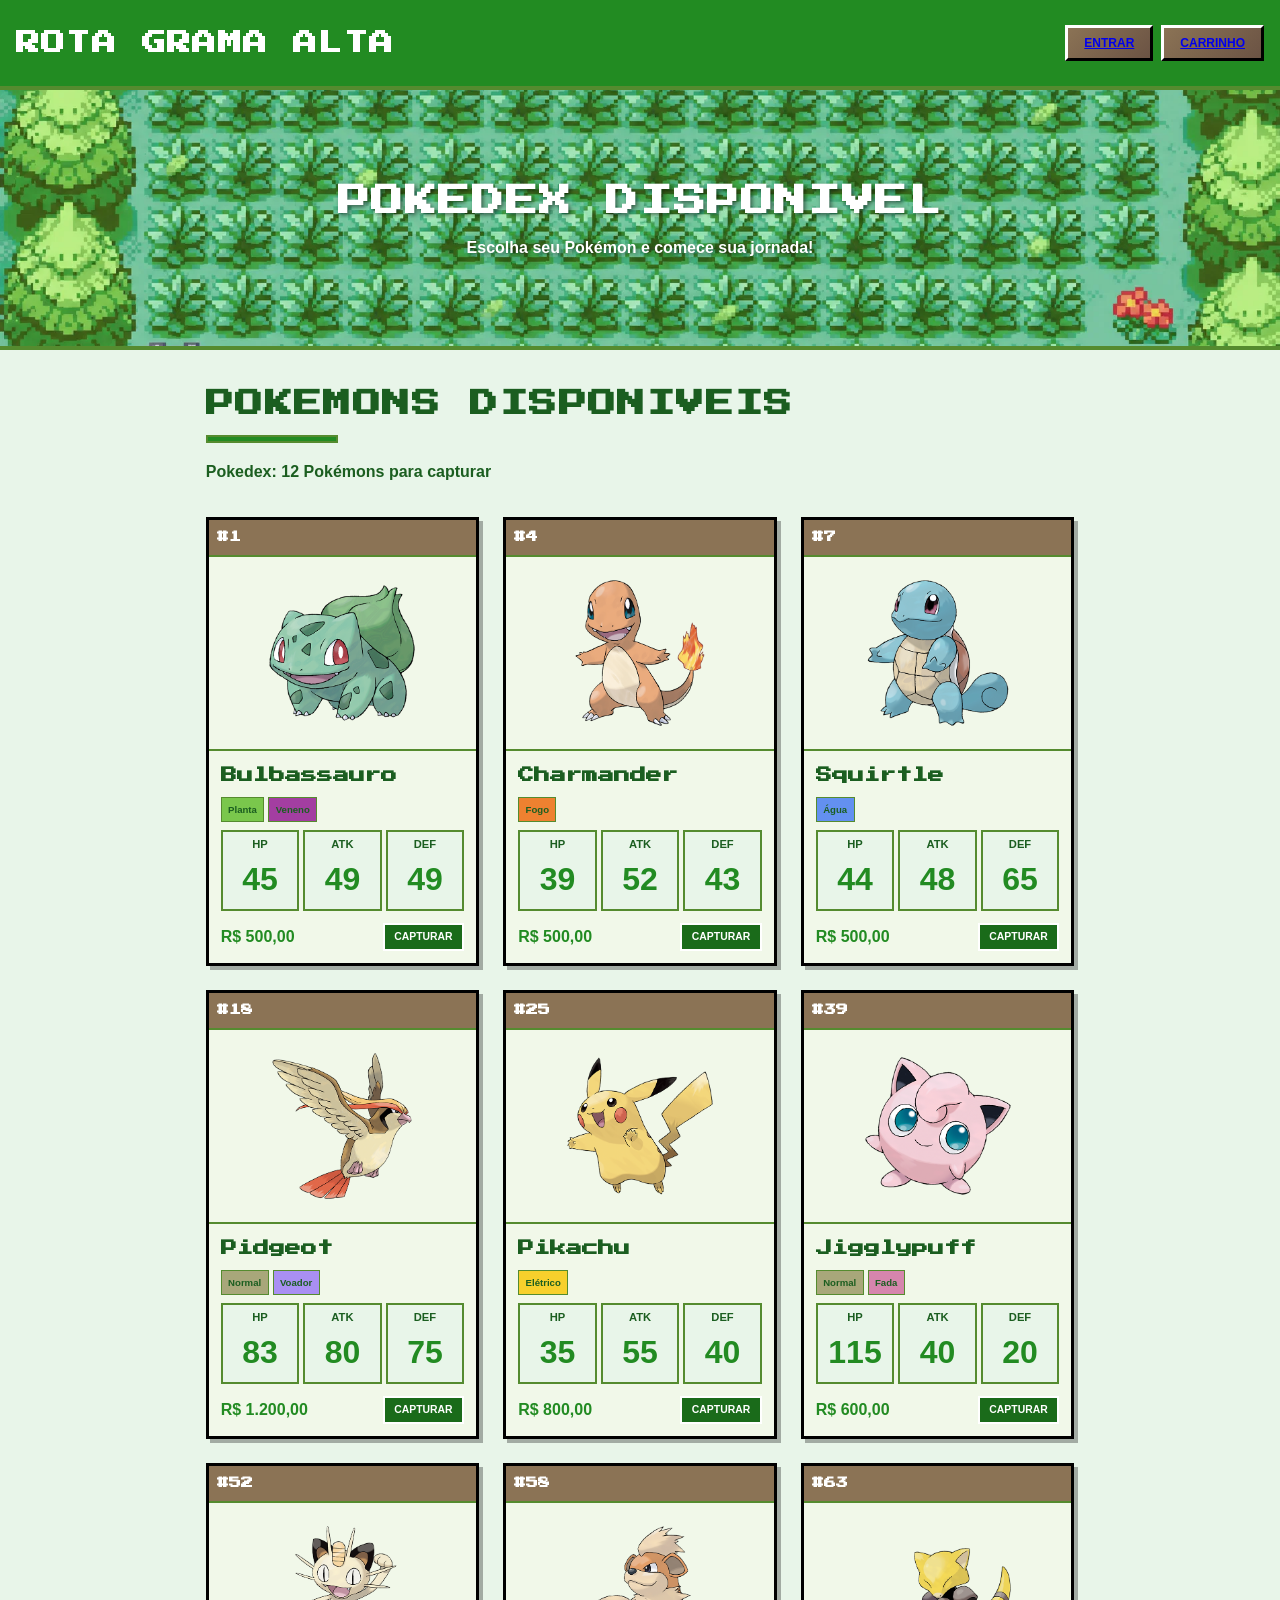
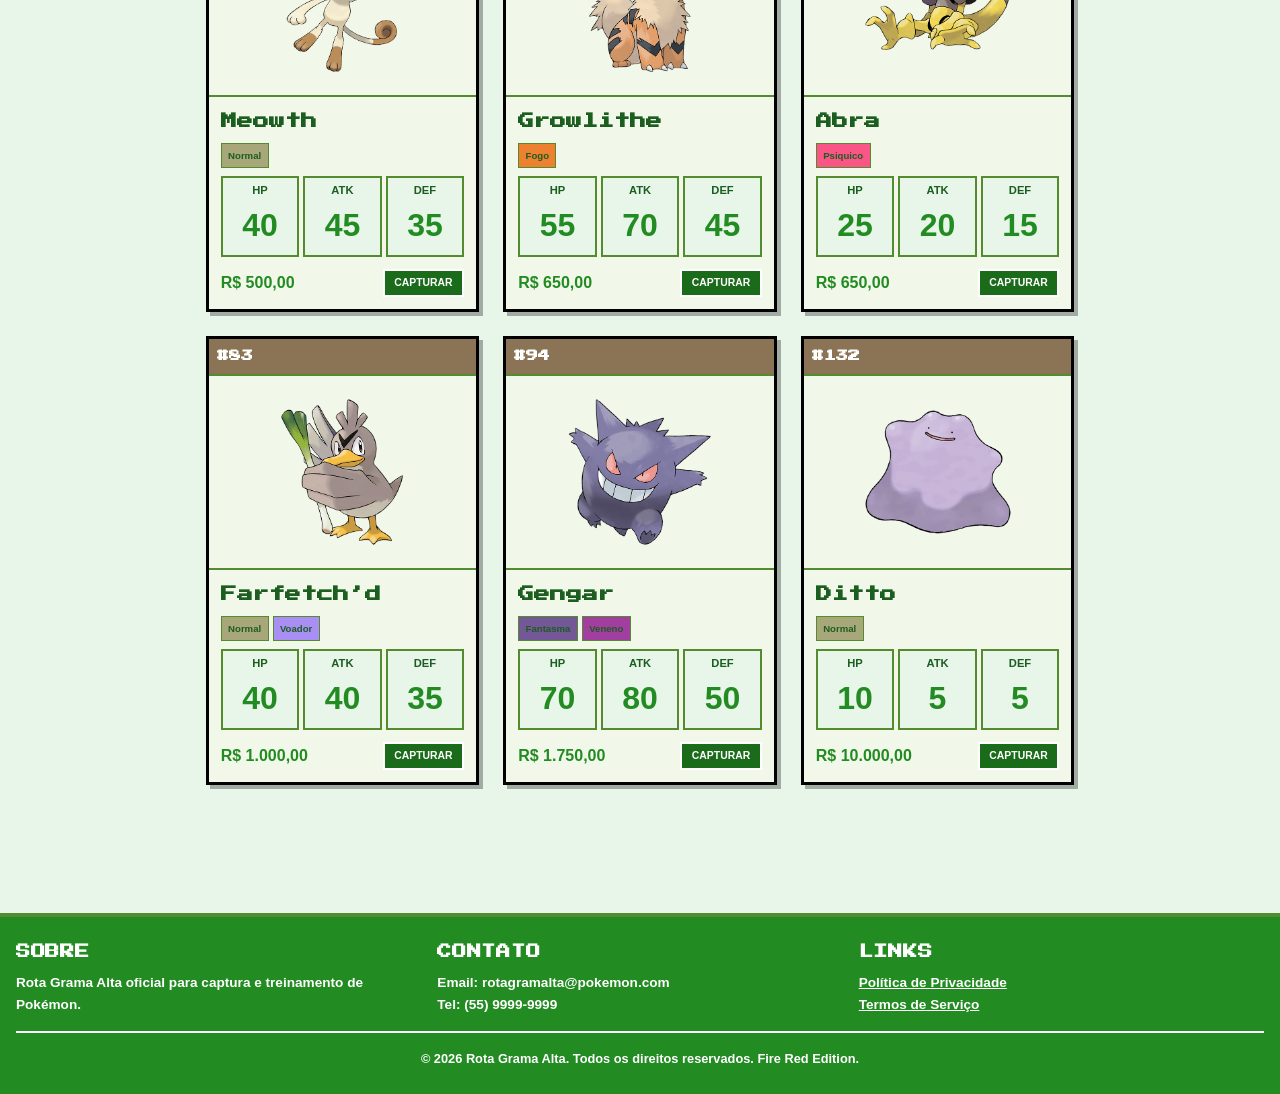
==== index.html @ d513f7f1 "primeiras alterações no javascript" ====
<!DOCTYPE html>
<html lang="pt-BR">
<head>
    <meta charset="UTF-8">
    <meta name="viewport" content="width=device-width, initial-scale=1.0">
    <title>Rota Grama Alta - Centro Pokémon</title>
    <link rel="preconnect" href="https://fonts.googleapis.com">
    <link rel="preconnect" href="https://fonts.gstatic.com" crossorigin>
    <link href="https://fonts.googleapis.com/css2?family=Press+Start+2P&display=swap" rel="stylesheet">
    <link rel="stylesheet" href="/css/style.css">
</head>


<body>
    <header>
        <div class="header-container">
            <div class="header-esquerdo">
                <h1>ROTA GRAMA ALTA</h1>
            </div>
            <div class="header-direito">
                <button class="btn-secundario"><a href="login.html">ENTRAR</a></button>
                <button class="btn-secundario"><a href="carrinho.html">CARRINHO</a></button>
            </div>
        </div>
    </header>

    <section class="banner">
        <div class="banner-conteudo">
            <h2>POKEDEX DISPONIVEL</h2>
            <p>Escolha seu Pokémon e comece sua jornada!</p>
        </div>
    </section>

    <main>
        <div class="main-conteudo">
            <h2 class="section-titulo">POKEMONS DISPONIVEIS</h2>
            <div class="section-divisor"></div>
            <p class="section-subtitulo">Pokedex: 12 Pokémons para capturar</p>

            <div class="pokemon-grid"></div>
        </div>
    </main>

    <footer></footer>
    <script src="script.js" defer></script>
</body>
</html>
---- css/style.css ----
/* /////////////////////////////////ROTA GRAMA ALTA///////////////////////////////// */

*,*:before, *:after {
    box-sizing: inherit;
    margin: 0;
    padding: 0;
}
html {
    --verdegrama: #1B5E20;
    --verdefolha: #228B22;
    --verdemusgo: #558B2F;
}


body {
    font-family: 'Arial', 'Verdana', sans-serif;
    background-color: #E8F5E9;
    color: var(--verdegrama);
    line-height: 1.6;
}

h1, h2, h3, h4, h5, h6 {
    font-family: 'Press Start 2P', 'Arial Black', sans-serif;
    font-weight: 700;
    letter-spacing: 0.05em;
}

header {
    background-color: var(--verdefolha);
    color: #FFFFFF;
    border-bottom: 4px solid var(--verdemusgo);
    padding: 1.5rem 1rem;
}

.header-container {
    max-width: 1280px;
    margin: 0 auto;
    display: flex;
    align-items: center;
    justify-content: space-between;
    gap: 1rem;
}

.header-esquerdo {
    display: flex;
    align-items: center;
    gap: 1rem;
}

header h1 {
    font-size: 1.5rem;
    color: #FFFFFF;
}

.header-direito {
    display: flex;
    gap: 0.5rem;
}

/* //////////////////////////////////////////////////////////////Botões */
button {
    border: 3px solid;
    border-color: #FFFFFF #000000 #000000 #FFFFFF;
    background: linear-gradient(135deg, #DFDFDF 0%, #BFBFBF 100%);
    padding: 0.5rem 1rem;
    font-weight: bold;
    font-family: 'Arial', sans-serif;
    cursor: pointer;
    transition: all 0.1s;
    font-size: 0.75rem;
}

button:active {
    border-color: #000000 #FFFFFF #FFFFFF #000000;
    box-shadow: inset 2px 2px 0 rgba(0, 0, 0, 0.5);
}

button.btn-secundario {
    background: linear-gradient(135deg, #8B7355 0%, #6B5344 100%);
    color: #FFFFFF;
    border-color: #FFFFFF #000000 #000000 #FFFFFF;
}

button.btn-accent {
    background: linear-gradient(135deg, #FFD700 0%, #DAA520 100%);
    color: var(--verdegrama);
    border-color: #FFFFFF #000000 #000000 #FFFFFF;
}

button.btn-capturar {
    background: linear-gradient(135deg, var(--verdefolha), 0%, #1a6b1a 100%);
    color: #FFFFFF;
    border: 2px solid #FFFFFF;
    padding: 0.4rem 0.6rem;
    font-size: 0.65rem;
    font-weight: bold;
    cursor: pointer;
}

/* ///////////////////////////////////////////////////Navegação */
nav {
    background-color: var(--verdefolha);
    border-bottom: 4px solid var(--verdemusgo);
    padding: 0.5rem 1rem;
}

.nav-container {
    max-width: 1280px;
    margin: 0 auto;
    display: flex;
    gap: 0.5rem;
}

nav button {
    font-size: 0.7rem;
    padding: 0.4rem 0.8rem;
}

.banner {
    background: url(/img/banner.webp) center/cover;
    height: 256px;
    border-bottom: 4px solid var(--verdemusgo);
    display: flex;
    align-items: center;
    justify-content: center;
    position: relative;
    overflow: hidden;
}

.banner-conteudo {
    position: relative;
    text-align: center;
    z-index: 1;
}

.banner h2 {
    font-size: 2rem;
    color: #FFFFFF;
    text-shadow: 2px 2px 4px rgba(0, 0, 0, 0.5);
    margin-bottom: 0.5rem;
}

.banner p {
    color: #FFFFFF;
    font-size: 1rem;
    text-shadow: 2px 2px 4px rgba(0, 0, 0, 0.5);
    font-weight: bold;
}

/*///////////////////////////////////////////////////// Main */
main {
    max-width: 1280px;
    margin: 0 auto;
    padding: 2rem 1rem;
    display: grid;
    grid-template-columns: 1fr 5fr 1fr;
    gap: 1rem;
}

.main-conteudo {
    grid-column: 2;
}

.section-titulo {
    font-size: 1.75rem;
    color: var(--verdegrama);
    margin-bottom: 0.5rem;
}

.section-divisor {
    height: 4px;
    width: 128px;
    background: var(--verdefolha);
    border: 2px solid var(--verdemusgo);
    margin-bottom: 1rem;
}

.section-subtitulo {
    color: var(--verdegrama);
    margin-bottom: 2rem;
    font-weight: bold;
}

/* //////////////////////////////////////////////Grid de Pokémon */
.pokemon-grid {
    display: grid;
    grid-template-columns: repeat(auto-fill, minmax(250px, 1fr));
    gap: 1.5rem;
    margin-bottom: 2rem;
}

.pokemon-card {
    background: #F1F8E9;
    border: 3px solid #000000;
    box-shadow: 4px 4px 0 rgba(0, 0, 0, 0.3);
    overflow: hidden;
    transition: box-shadow 0.3s;
}


/* //////////////////////////////////////Cards */
.card {
    background: #F1F8E9;
    border: 3px solid #000000;
    padding: 1.5rem;
}

.card h2 {
    font-size: 1.2rem;
    margin-bottom: 1rem;
    padding-bottom: 0.5rem;
    border-bottom: 2px solid var(--verdemusgo);
}

.pokemon-card:hover {
    box-shadow: 6px 6px 0 rgba(0, 0, 0, 0.4);
}

.pokemon-header {
    background: #8B7355;
    border-bottom: 2px solid var(--verdemusgo);
    padding: 0.5rem;
    display: flex;
    justify-content: space-between;
    align-items: center;
}

.pokemon-numero {
    font-weight: bold;
    color: #FFFFFF;
    font-size: 0.75rem;
    font-family: 'Press Start 2P', sans-serif;
}


.pokemon-img {
    height: 160px;
    background: #F1F8E9;
    border-bottom: 2px solid var(--verdemusgo);
    display: flex;
    align-items: center;
    justify-content: center;
    padding: 1rem;
}

.pokemon-img img {
    max-width: 100%;
    max-height: 100%;
    object-fit: contain;
}

.pokemon-info {
    padding: 0.75rem;
}

.pokemon-nome {
    font-size: 1rem;
    font-weight: bold;
    color: var(--verdegrama);
    margin-bottom: 0.5rem;
    font-family: 'Press Start 2P', sans-serif;
}

.pokemon-tipos {
    display: flex;
    gap: 0.25rem;
    margin-bottom: 0.5rem;
}


.etiqueta-normal {
    font-size: 0.6rem;
    font-weight: bold;
    padding: 0.25rem 0.4rem;
    background: #A8A77A;
    border: 1px solid var(--verdemusgo);
    color: var(--verdegrama);
}

.etiqueta-fogo {
    font-size: 0.6rem;
    font-weight: bold;
    padding: 0.25rem 0.4rem;
    background: #EE8130;
    border: 1px solid var(--verdemusgo);
    color: var(--verdegrama);
}
.etiqueta-agua {
    font-size: 0.6rem;
    font-weight: bold;
    padding: 0.25rem 0.4rem;
    background: #6390F0;
    border: 1px solid var(--verdemusgo);
    color: var(--verdegrama);
}
.etiqueta-eletrico {
    font-size: 0.6rem;
    font-weight: bold;
    padding: 0.25rem 0.4rem;
    background: #F7D02C;
    border: 1px solid var(--verdemusgo);
    color: var(--verdegrama);
}
.etiqueta-planta {
    font-size: 0.6rem;
    font-weight: bold;
    padding: 0.25rem 0.4rem;
    background: #7AC74C;
    border: 1px solid var(--verdemusgo);
    color: var(--verdegrama);
}
.etiqueta-gelo {
    font-size: 0.6rem;
    font-weight: bold;
    padding: 0.25rem 0.4rem;
    background: #96D9D6;
    border: 1px solid var(--verdemusgo);
    color: var(--verdegrama);
}
.etiqueta-lutador {
    font-size: 0.6rem;
    font-weight: bold;
    padding: 0.25rem 0.4rem;
    background: #C22E28;
    border: 1px solid var(--verdemusgo);
    color: var(--verdegrama);
}
.etiqueta-veneno {
    font-size: 0.6rem;
    font-weight: bold;
    padding: 0.25rem 0.4rem;
    background: #A33EA1;
    border: 1px solid var(--verdemusgo);
    color: var(--verdegrama);
}

.etiqueta-terra {
    font-size: 0.6rem;
    font-weight: bold;
    padding: 0.25rem 0.4rem;
    background: #E2BF65;
    border: 1px solid var(--verdemusgo);
    color: var(--verdegrama);
}

.etiqueta-voador {
    font-size: 0.6rem;
    font-weight: bold;
    padding: 0.25rem 0.4rem;
    background: #A98FF3;
    border: 1px solid var(--verdemusgo);
    color: var(--verdegrama);
}

.etiqueta-psiquico {
    font-size: 0.6rem;
    font-weight: bold;
    padding: 0.25rem 0.4rem;
    background: #F95587;
    border: 1px solid var(--verdemusgo);
    color: var(--verdegrama);
}
.etiqueta-inseto {
    font-size: 0.6rem;
    font-weight: bold;
    padding: 0.25rem 0.4rem;
    background: #A6B91A;
    border: 1px solid var(--verdemusgo);
    color: var(--verdegrama);
}

.etiqueta-pedra {
    font-size: 0.6rem;
    font-weight: bold;
    padding: 0.25rem 0.4rem;
    background: #B6A136;
    border: 1px solid var(--verdemusgo);
    color: var(--verdegrama);
}

.etiqueta-fantasma {
    font-size: 0.6rem;
    font-weight: bold;
    padding: 0.25rem 0.4rem;
    background: #735797;
    border: 1px solid var(--verdemusgo);
    color: var(--verdegrama);
}

.etiqueta-dragao {
    font-size: 0.6rem;
    font-weight: bold;
    padding: 0.25rem 0.4rem;
    background: #6F35FC;
    border: 1px solid var(--verdemusgo);
    color: var(--verdegrama);
}

.etiqueta-escuridao {
    font-size: 0.6rem;
    font-weight: bold;
    padding: 0.25rem 0.4rem;
    background: #705746;
    border: 1px solid var(--verdemusgo);
    color: var(--verdegrama);
}

.etiqueta-aco {
    font-size: 0.6rem;
    font-weight: bold;
    padding: 0.25rem 0.4rem;
    background: #B7B7CE;
    border: 1px solid var(--verdemusgo);
    color: var(--verdegrama);
}

.etiqueta-fada {
    font-size: 0.6rem;
    font-weight: bold;
    padding: 0.25rem 0.4rem;
    background: #D685AD;
    border: 1px solid var(--verdemusgo);
    color: var(--verdegrama);
}

.pokemon-stats {
    display: grid;
    grid-template-columns: repeat(3, 1fr);
    gap: 0.25rem;
    margin-bottom: 0.75rem;
    font-size: 0.7rem;
}

.stat-box {
    border: 2px solid var(--verdemusgo);
    padding: 0.25rem;
    text-align: center;
    background: #E8F5E9;
}

.stat-etiqueta {
    font-weight: bold;
    color:  var(--verdegrama);
}

.stat-value {
    color: var(--verdefolha);
    font-weight: bold;
}

.pokemon-footer {
    display: flex;
    align-items: center;
    justify-content: space-between;
    gap: 0.5rem;
}

.pokemon-preco {
    font-size: 1rem;
    font-weight: bold;
    color: var(--verdefolha);
}


/* //////////////////////////////////////Footer */
footer {
    background-color: var(--verdefolha);
    border-top: 4px solid var(--verdemusgo);
    color: #FFFFFF;
    padding: 1.5rem 1rem;
    margin-top: 4rem;
}

.footer-container {
    max-width: 1280px;
    margin: 0 auto;
}

.footer-grid {
    display: grid;
    grid-template-columns: repeat(auto-fit, minmax(200px, 1fr));
    gap: 1rem;
    margin-bottom: 1rem;
}

.footer-section h4 {
    font-weight: bold;
    margin-bottom: 0.5rem;
    font-size: 0.9rem;
}

.footer-section p {
    font-size: 0.85rem;
    line-height: 1.6;
}

.footer-section a {
    color: #FFFFFF;
    text-decoration: underline;
}

.footer-divisor {
    border-top: 2px solid #FFFFFF;
    padding-top: 1rem;
    text-align: center;
    font-size: 0.8rem;
    font-weight: bold;
}

footer p {
    font-size: 0.8rem;
    font-weight: bold;
}

/* //////////////////////////////////////Carrinho */
.carrinho-vazio {
    background: #F1F8E9;
    border: 3px solid #000000;
    padding: 2rem;
    text-align: center;
}

.carrinho-vazio p {
    font-weight: bold;
    margin-bottom: 1rem;
}

.carrinho-item {
    background: #F1F8E9;
    border: 2px solid var(--verdemusgo);
    padding: 1rem;
    margin-bottom: 1rem;
    display: flex;
    align-items: center;
    gap: 1rem;
}

.carrinho-item img {
    width: 80px;
    height: 80px;
    object-fit: contain;
}

.carrinho-item-info {
    flex: 1;
}

.carrinho-item-nome {
    font-weight: bold;
    font-family: 'Press Start 2P', sans-serif;
    font-size: 0.9rem;
    margin-bottom: 0.5rem;
}

.carrinho-item-preco {
    font-weight: bold;
    color: var(--verdefolha);
}

.carrinho-item-controles {
    display: flex;
    gap: 0.5rem;
    align-items: center;
}

.carrinho-item-controles input {
    width: 60px;
    padding: 0.4rem;
    border: 2px solid var(--verdemusgo);
    text-align: center;
}

.carrinho-sumario {
    background: #F1F8E9;
    border: 3px solid #000000;
    padding: 1.5rem;
    margin-top: 2rem;
}

.sumario-row {
    display: flex;
    justify-content: space-between;
    margin-bottom: 0.75rem;
    font-weight: bold;
}

.sumario-total {
    border-top: 2px solid var(--verdemusgo);
    padding-top: 1rem;
    font-size: 1.2rem;
    color: var(--verdefolha);
}

.checkout-btn {
    width: 100%;
    background: linear-gradient(135deg,var(--verdefolha) 0%, #1a6b1a 100%);
    color: #FFFFFF;
    margin-top: 1rem;
    padding: 0.75rem;
}


/*////////////////////////////////////// Conta */ 

.content-grid {
    display: grid;
    grid-template-columns: 1fr 1fr;
    gap: 2rem;
}

.info-group {
    margin-bottom: 1rem;
}

.info-label {
    font-size: 0.75rem;
    font-weight: bold;
    color:  var(--verdegrama);
    font-family: 'Press Start 2P', sans-serif;
}

.info-valor {
    font-size: 0.95rem;
    font-weight: bold;
    color: var(--verdefolha);
    margin-top: 0.25rem;
}

.pokemon-pedido {
    background: #FFFFFF;
    border: 2px solid var(--verdemusgo);
    padding: 1rem;
    margin-bottom: 0.75rem;
    display: flex;
    justify-content: space-between;
    align-items: center;
}

.id-pedido{
    font-weight: bold;
    font-family: 'Press Start 2P', sans-serif;
    font-size: 0.8rem;
}

.data-pedido {
    font-size: 0.8rem;
    color: var(--verdegrama);
}

.valor-pedido {
    font-weight: bold;
    color: var(--verdefolha);
    font-size: 0.95rem;
}

.sumario-card {
    background: #F1F8E9;
    border: 3px solid #000000;
    padding: 1.5rem;
    text-align: center;
    margin-bottom: 1rem;
}

.sumario-label {
    font-size: 0.75rem;
    font-weight: bold;
    font-family: 'Press Start 2P', sans-serif;
    margin-bottom: 0.5rem;
}

.sumario-value {
    font-size: 1.5rem;
    font-weight: bold;
    color: var(--verdefolha);
}


/* Login/cadastro Container */

.login-container,
.cadastro-container {
    background: #F1F8E9;
    border: 3px solid #000000;
    box-shadow: 4px 4px 0 rgba(0, 0, 0, 0.3);
    padding: 2rem;
    max-width: 400px;
    width: 100%;
}

.cadastro-container {
    max-width: 450px;
}

.subtitulo {
    text-align: center;
    color:  var(--verdegrama);
    margin-bottom: 1.5rem;
    font-weight: bold;
}

.divisor {
    border-top: 2px solid var(--verdemusgo);
    margin: 1.5rem 0;
    padding-top: 1rem;
    text-align: center;
}

.divisor p {
    color:  var(--verdegrama);
    font-size: 0.85rem;
    font-weight: bold;
}

.divisor a {
    color: var(--verdefolha);
    text-decoration: none;
    font-weight: bold;
}

.divisor a:hover {
    text-decoration: underline;
}

.test-info {
    background: #8B7355;
    border: 2px solid var(--verdemusgo);
    padding: 0.75rem;
    margin-top: 1rem;
    text-align: center;
    font-size: 0.75rem;
    color: #FFFFFF;
    font-weight: bold;
    font-family: 'Press Start 2P', sans-serif;
}

.back-link {
    display: inline-block;
    margin-top: 1rem;
    color: var(--verdefolha);
    text-decoration: none;
    font-weight: bold;
}

.back-link:hover {
    text-decoration: underline;
}

/* ////////////////////////////////////////////////////Relatórios */

.stats-grid {
    display: grid;
    grid-template-columns: repeat(auto-fit, minmax(200px, 1fr));
    gap: 1rem;
    margin-bottom: 2rem;
}

.stat-card {
    background: #F1F8E9;
    border: 3px solid #000000;
    padding: 1.5rem;
    text-align: center;
}

.stat-label {
    font-size: 0.75rem;
    font-weight: bold;
    font-family: 'Press Start 2P', sans-serif;
    margin-bottom: 0.5rem;
}

.stat-value {
    font-size: 2rem;
    font-weight: bold;
    color: var(--verdefolha);
}

.search-card {
    background: #F1F8E9;
    border: 3px solid #000000;
    padding: 1.5rem;
    margin-bottom: 2rem;
}

.search-card h2 {
    font-size: 1rem;
    margin-bottom: 1rem;
    padding-bottom: 0.5rem;
    border-bottom: 2px solid var(--verdemusgo);
}

.search-controles {
    display: flex;
    gap: 1rem;
    margin-bottom: 1rem;
}

/*//////////////////////////////////////////////////// Tabelas */

.table-card {
    background: #F1F8E9;
    border: 3px solid #000000;
    overflow: hidden;
}

table {
    width: 100%;
    border-collapse: collapse;
}

thead {
    background: var(--verdefolha);
    color: #FFFFFF;
}

th {
    padding: 0.75rem;
    text-align: left;
    font-size: 0.8rem;
    font-weight: bold;
    border-bottom: 2px solid var(--verdemusgo);
}

td {
    padding: 0.75rem;
    border-bottom: 1px solid var(--verdemusgo);
    font-size: 0.9rem;
}

tbody tr:hover {
    background: #E8F5E9;
}

.empty-message {
    padding: 2rem;
    text-align: center;
    font-weight: bold;
}

.action-buttons {
    display: flex;
    gap: 0.5rem;
}
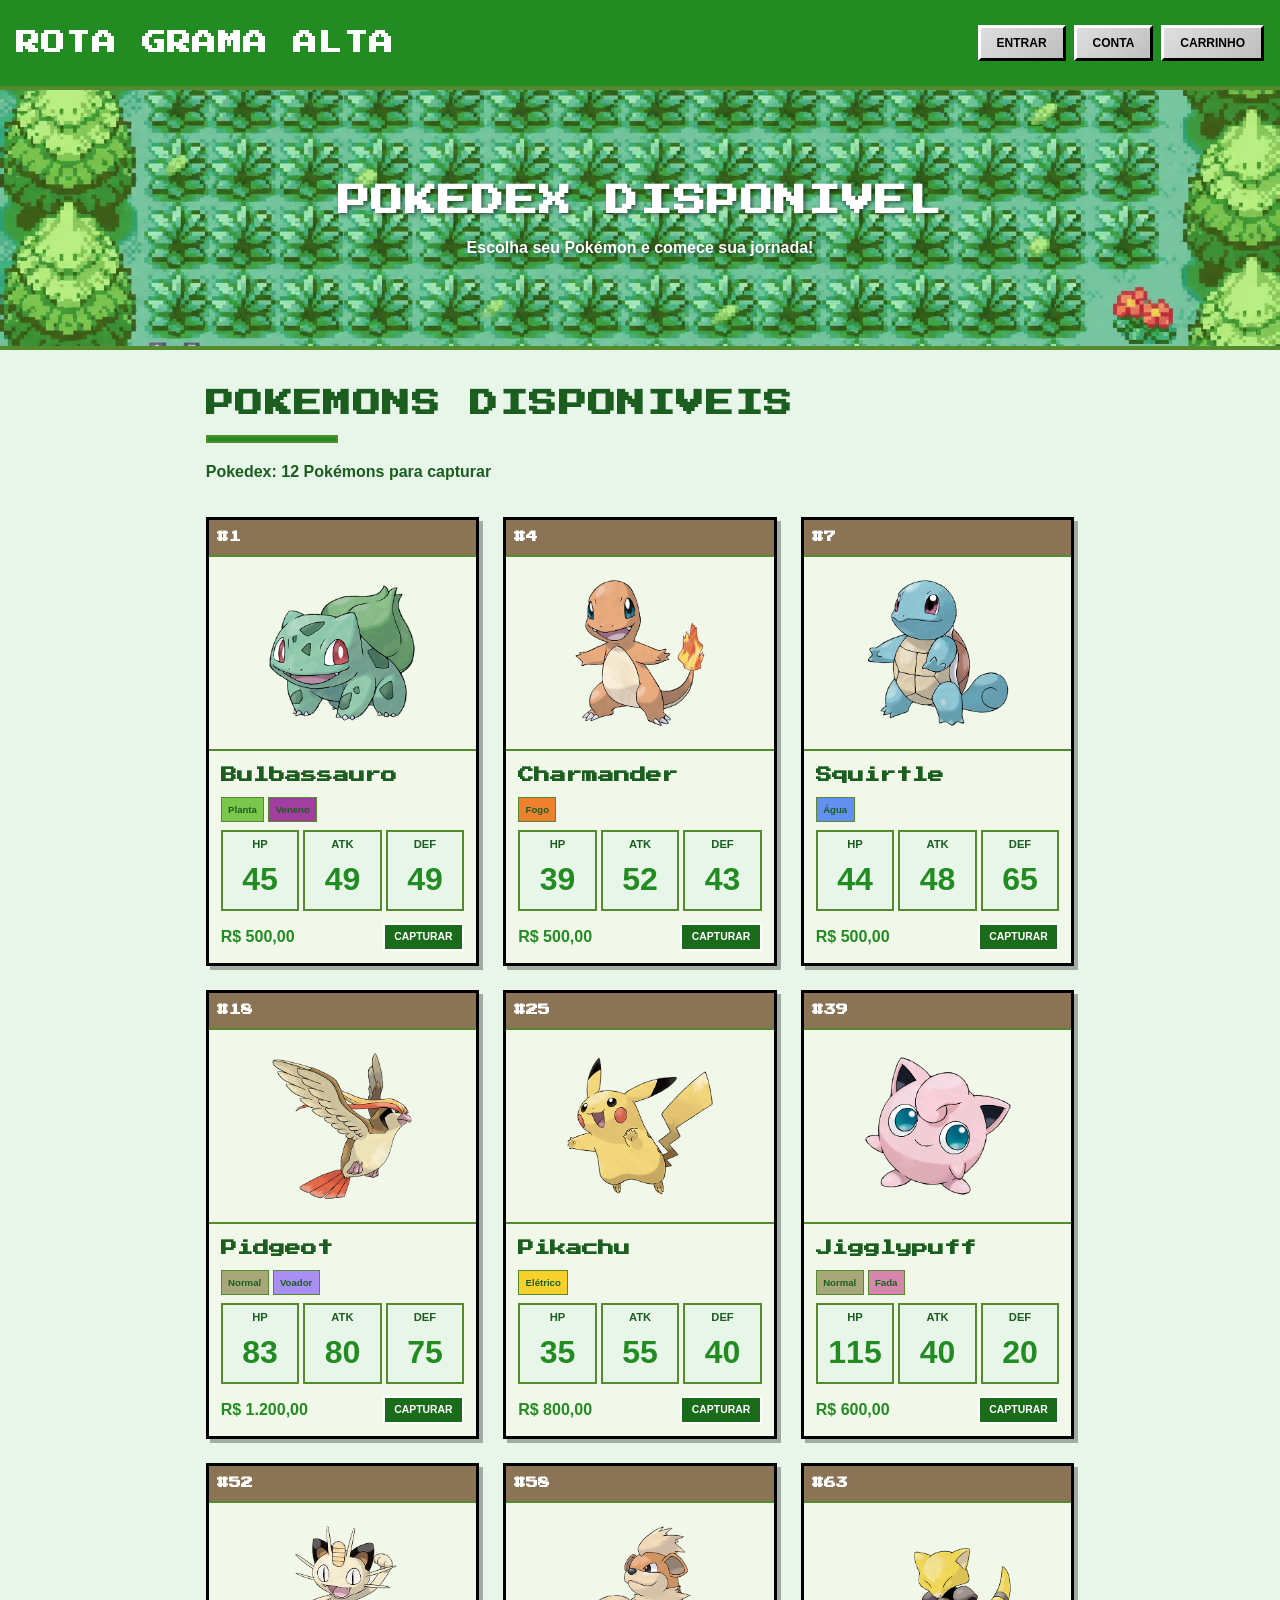
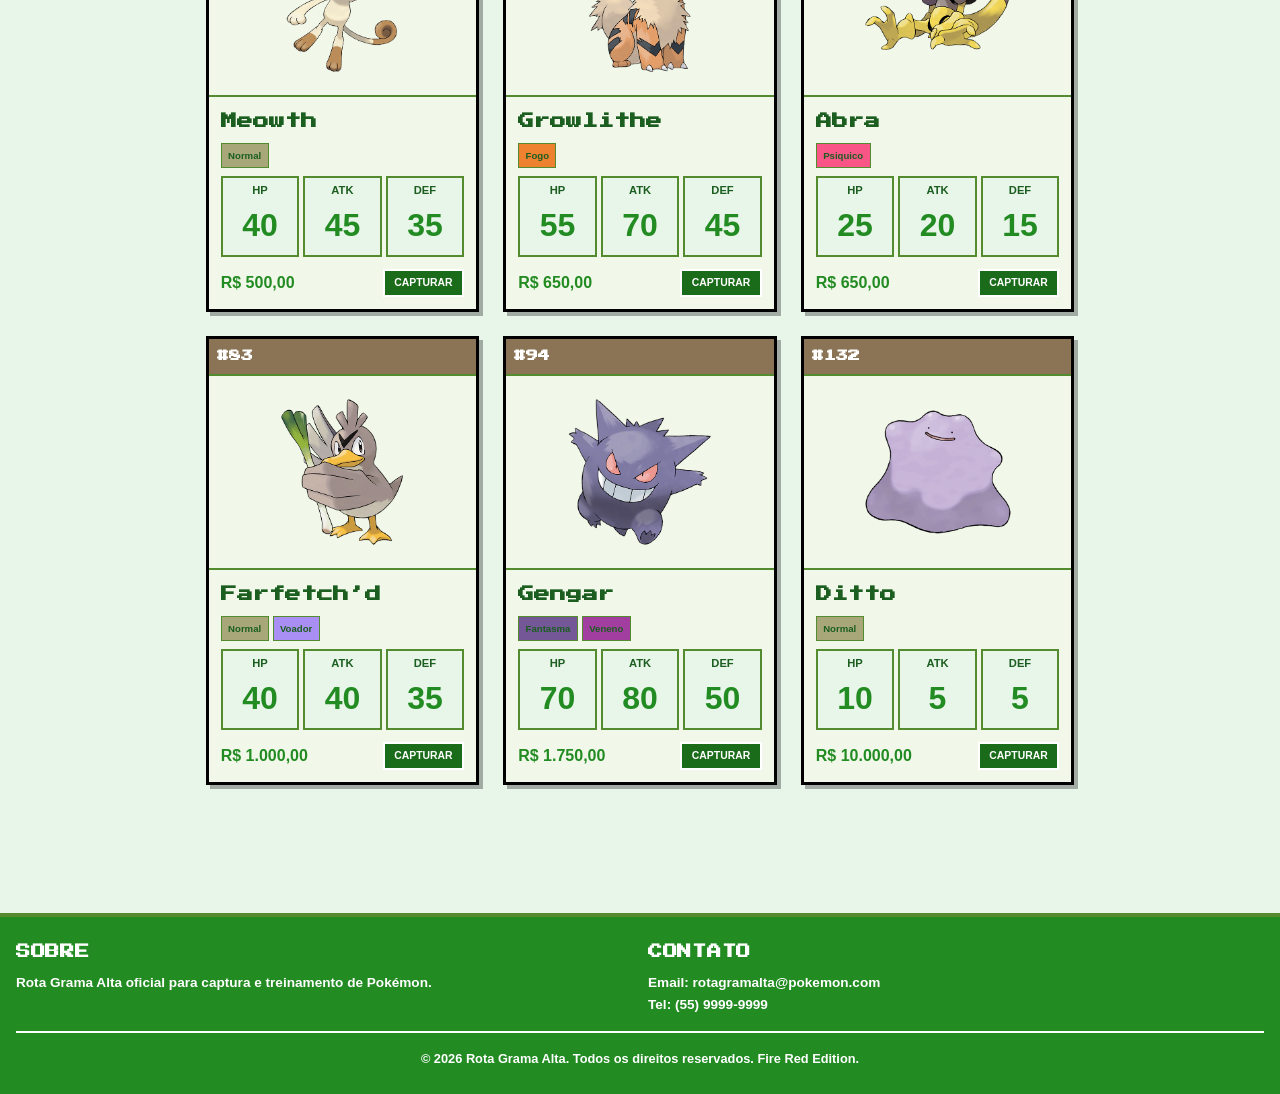
==== commit 6513d62f: "adicionado a lógica da conta, e alterado o css" ====
--- a/index.html
+++ b/index.html
@@ -19,6 +19,7 @@
             </div>
             <div class="header-direito">
                 <button class="btn-secundario"><a href="login.html">ENTRAR</a></button>
+                <button class="btn-secundario" id="btnConta"><a href="conta.html">CONTA</a></button>
                 <button class="btn-secundario"><a href="carrinho.html">CARRINHO</a></button>
             </div>
         </div>
--- a/css/style.css
+++ b/css/style.css
@@ -55,6 +55,11 @@
 .header-direito {
     display: flex;
     gap: 0.5rem;
+}
+
+a {
+    text-decoration: none; 
+    color: inherit; 
 }
 
 /* //////////////////////////////////////////////////////////////Botões */
@@ -76,8 +81,8 @@
 }
 
 button.btn-secundario {
-    background: linear-gradient(135deg, #8B7355 0%, #6B5344 100%);
-    color: #FFFFFF;
+    background: linear-gradient(135deg, #DFDFDF 0%, #BFBFBF 100%);
+    color: #000000;
     border-color: #FFFFFF #000000 #000000 #FFFFFF;
 }
 
@@ -480,7 +485,7 @@
     display: grid;
     grid-template-columns: repeat(auto-fit, minmax(200px, 1fr));
     gap: 1rem;
-    margin-bottom: 1rem;
+    margin-bottom: 1rem;    
 }
 
 .footer-section h4 {
@@ -602,10 +607,66 @@
 
 /*////////////////////////////////////// Conta */ 
 
-.content-grid {
-    display: grid;
-    grid-template-columns: 1fr 1fr;
+main > .content-grid {
+    grid-column: 2;
+    display: flex;
     gap: 2rem;
+    width: 100%;
+    align-items: flex-start;
+}
+
+main > .content-grid > div:first-child {
+    flex: 2;
+    min-width: 0;
+}
+
+main > .content-grid > div:last-child {
+    flex: 1;
+    min-width: 280px;
+    display: flex;
+    flex-direction: column;
+    gap: 1rem;
+    align-items: center;
+}
+
+main > .content-grid > div > .card,
+main > .content-grid > div > .sumario-card {
+    width: 100%;
+    box-sizing: border-box;
+}
+
+main > .content-grid .card-informacoes {
+    position: relative;
+}
+
+main > .content-grid .btn-editar-conta {
+    position: absolute;
+    top: 1rem;
+    right: 1rem;
+    width: 2.4rem;
+    height: 2.4rem;
+    padding: 0;
+    display: flex;
+    align-items: center;
+    justify-content: center;
+    font-size: 1rem;
+}
+
+.conta-input-edicao {
+    width: 100%;
+    border: 2px solid var(--verdemusgo);
+    background: #FFFFFF;
+    color: var(--verdegrama);
+    font: inherit;
+    padding: 0.3rem 0.4rem;
+    box-sizing: border-box;
+}
+
+main > .content-grid > div:last-child button {
+    width: 50%;
+    max-width: 20em;
+    display: block;
+    margin: 0 auto;
 }
 
 .info-group {
@@ -677,22 +738,55 @@
 
 /* Login/cadastro Container */
 
+.login-bg,
+.cadastro-bg {
+    min-height: 100vh;
+    display: flex;
+    align-items: center;
+    justify-content: center;
+}
+
 .login-container,
 .cadastro-container {
     background: #F1F8E9;
     border: 3px solid #000000;
     box-shadow: 4px 4px 0 rgba(0, 0, 0, 0.3);
     padding: 2rem;
+    max-width: 450px;
+    width: 100%;
+    display: flex;
+    flex-direction: column;
+    align-items: center;
+}
+
+
+.login-container {
     max-width: 400px;
+}
+
+.login-container h1,
+.cadastro-container h1,
+.login-container .subtitulo,
+.cadastro-container .subtitulo,
+.login-container .divisor,
+.cadastro-container .divisor,
+.login-container .back-link,
+.cadastro-container .back-link {
+    text-align: center;
     width: 100%;
 }
 
-.cadastro-container {
-    max-width: 450px;
-}
+
+
+
+.login-container button[type="submit"] {
+    display: block;
+    margin: 0 auto;
+    width: auto;
+}
+
 
 .subtitulo {
-    text-align: center;
     color:  var(--verdegrama);
     margin-bottom: 1.5rem;
     font-weight: bold;
@@ -702,7 +796,6 @@
     border-top: 2px solid var(--verdemusgo);
     margin: 1.5rem 0;
     padding-top: 1rem;
-    text-align: center;
 }
 
 .divisor p {
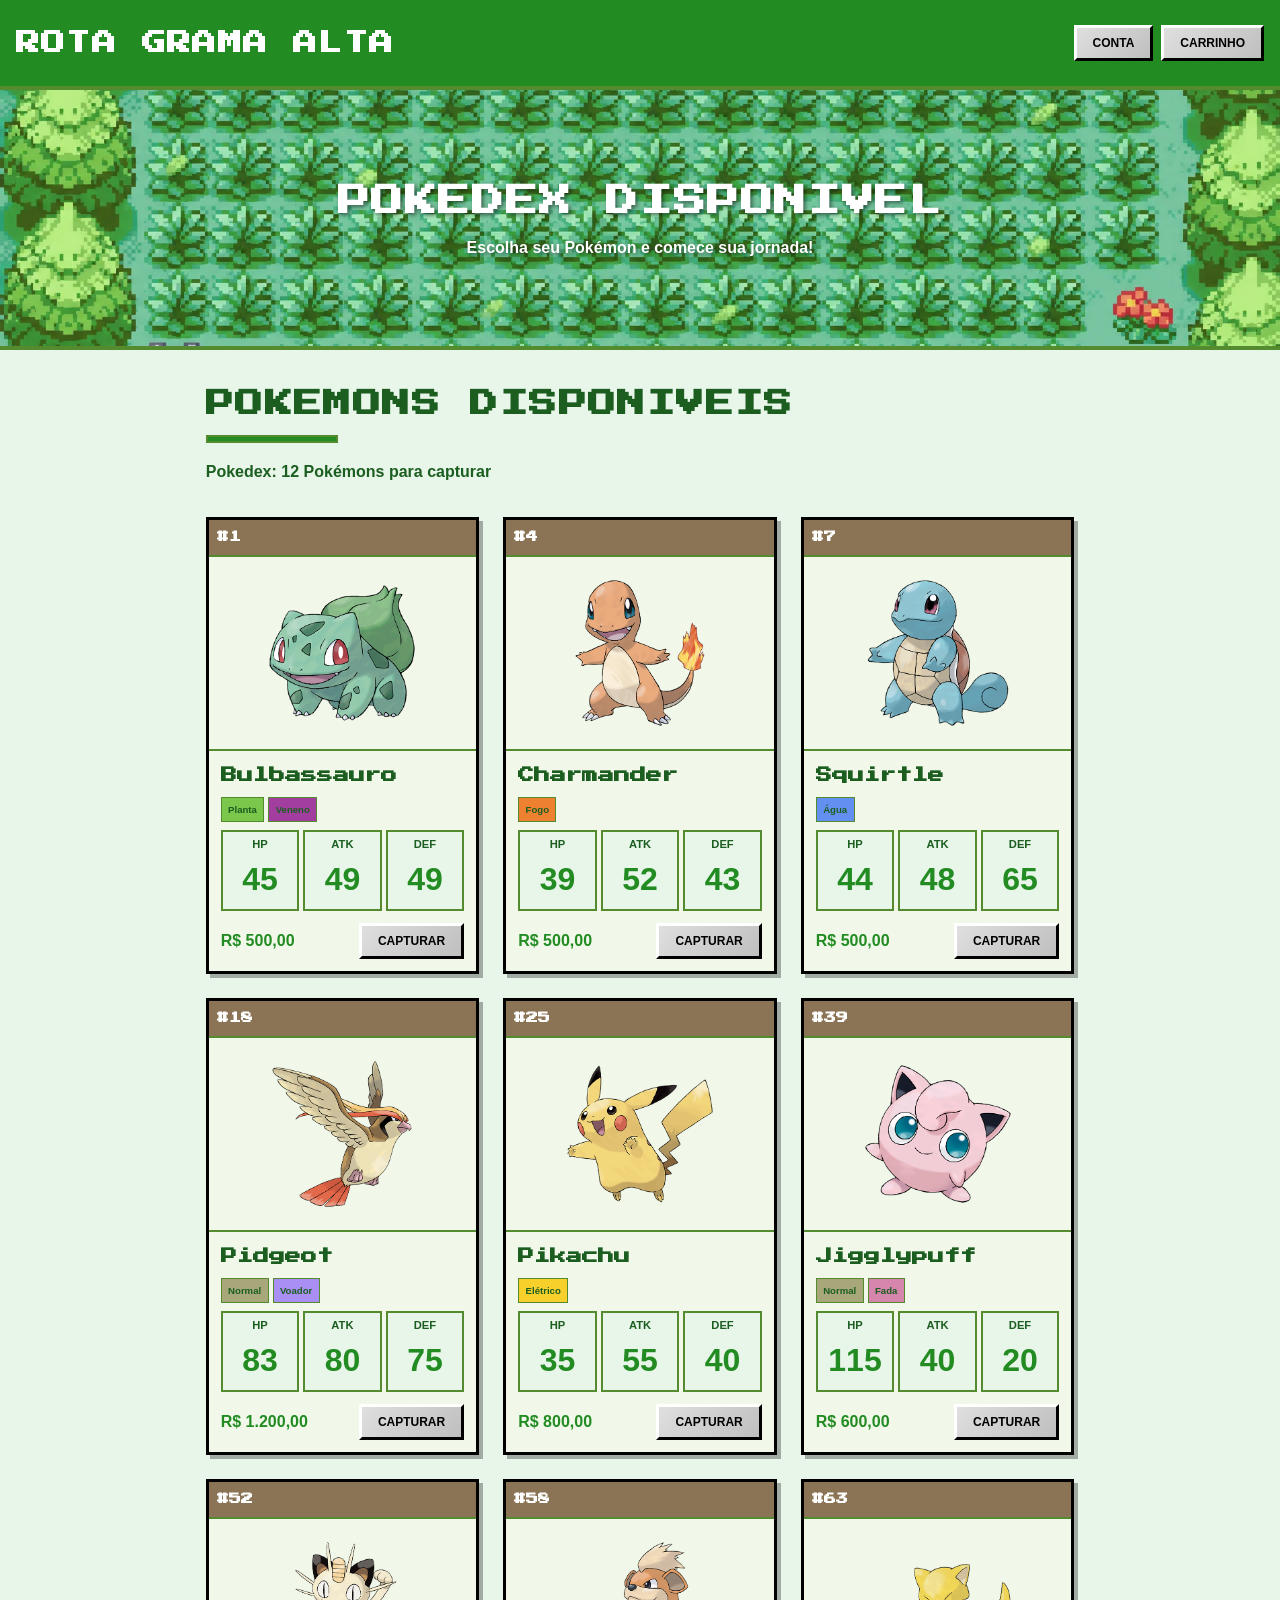
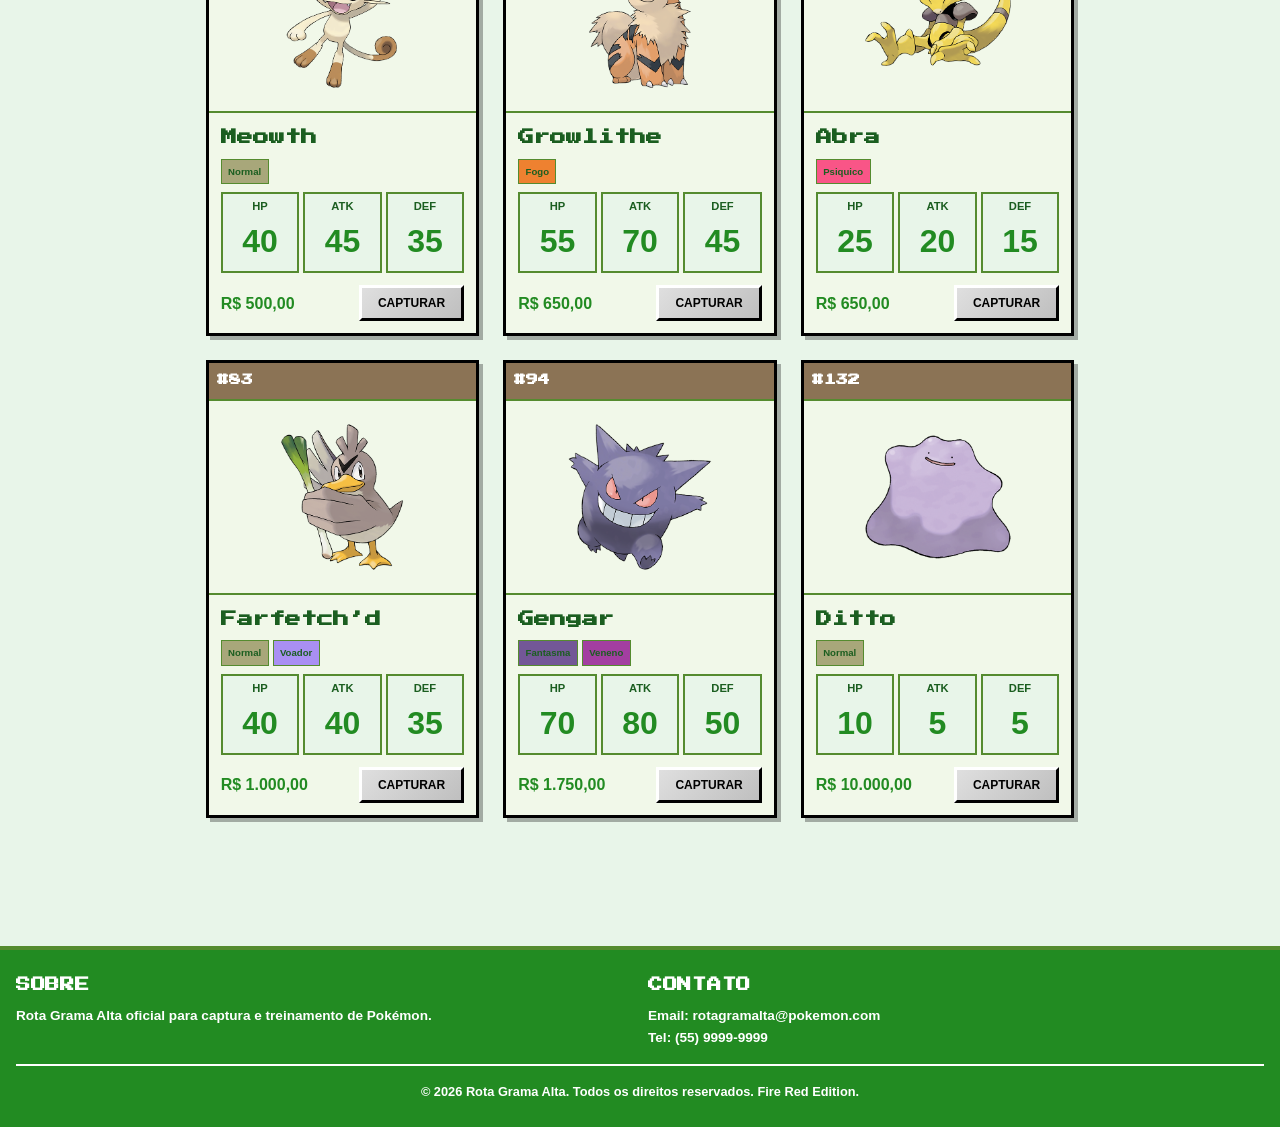
==== commit dc9d8e5b: "relatorios" ====
--- a/index.html
+++ b/index.html
@@ -18,7 +18,6 @@
                 <h1>ROTA GRAMA ALTA</h1>
             </div>
             <div class="header-direito">
-                <button class="btn-secundario"><a href="login.html">ENTRAR</a></button>
                 <button class="btn-secundario" id="btnConta"><a href="conta.html">CONTA</a></button>
                 <button class="btn-secundario"><a href="carrinho.html">CARRINHO</a></button>
             </div>
--- a/css/style.css
+++ b/css/style.css
@@ -101,6 +101,7 @@
     font-weight: bold;
     cursor: pointer;
 }
+
 
 /* ///////////////////////////////////////////////////Navegação */
 nav {
@@ -597,11 +598,20 @@
 }
 
 .checkout-btn {
-    width: 100%;
+    width: 20%;
     background: linear-gradient(135deg,var(--verdefolha) 0%, #1a6b1a 100%);
     color: #FFFFFF;
     margin-top: 1rem;
     padding: 0.75rem;
+    margin-left: auto;
+    display: block;
+}
+
+#btnContinuarCapturando {
+    width: 20%;
+    margin-top: 1rem;
+    margin-left: auto;
+    display: block;
 }
 
 
@@ -733,6 +743,88 @@
     font-size: 1.5rem;
     font-weight: bold;
     color: var(--verdefolha);
+}
+
+.pokemon-pedido {
+    cursor: pointer;
+}
+
+.pokemon-pedido:hover {
+    background: #E8F5E9;
+}
+
+.modal-overlay-conta {
+    display: none;
+    position: fixed;
+    inset: 0;
+    background: rgba(0, 0, 0, 0.6);
+    z-index: 2000;
+    align-items: center;
+    justify-content: center;
+    padding: 1rem;
+}
+
+.modal-overlay-conta.ativo {
+    display: flex;
+}
+
+.modal-conteudo-conta {
+    background: #F1F8E9;
+    border: 4px solid #000000;
+    box-shadow: 8px 8px 0 rgba(0, 0, 0, 0.35);
+    width: min(720px, 100%);
+    max-height: 90vh;
+    overflow: auto;
+    padding: 1.5rem;
+}
+
+.modal-header-conta {
+    display: flex;
+    align-items: center;
+    justify-content: space-between;
+    gap: 1rem;
+    margin-bottom: 1rem;
+    padding-bottom: 1rem;
+    border-bottom: 2px solid var(--verdemusgo);
+}
+
+.modal-fechar-conta {
+    width: auto;
+    padding: 0.25rem 0.5rem;
+}
+
+.modal-compra-item {
+    display: flex;
+    justify-content: space-between;
+    gap: 1rem;
+    padding: 0.75rem 0;
+    border-bottom: 1px solid var(--verdemusgo);
+}
+
+.modal-compra-item:last-child {
+    border-bottom: 0;
+}
+
+.modal-compra-info {
+    display: flex;
+    gap: 1rem;
+    align-items: flex-start;
+}
+
+.modal-compra-imagem {
+    width: 72px;
+    height: 72px;
+    object-fit: contain;
+    flex-shrink: 0;
+}
+
+.modal-compra-nome {
+    font-weight: bold;
+}
+
+.modal-compra-quantidade,
+.modal-compra-subtotal {
+    font-weight: bold;
 }
 
 
@@ -814,6 +906,52 @@
     text-decoration: underline;
 }
 
+.divisor-link {
+    margin-top: 0.5rem;
+    background: none;
+    border: none;
+    color: var(--verdefolha);
+    font: inherit;
+    font-weight: bold;
+    text-decoration: underline;
+    cursor: pointer;
+    padding: 0;
+}
+
+.divisor-link:hover {
+    color: var(--verdegrama);
+}
+
+/* ////////////////////////////////////////////////////Relatórios Admin */
+
+.search-card + .search-card {
+    margin-top: 1rem;
+}
+
+#buscarClienteInput,
+#buscarCompraInput,
+#filtroCompraAdmin {
+    width: 100%;
+    padding: 0.75rem;
+    border: 2px solid var(--verdemusgo);
+    background: #FFFFFF;
+    color: var(--verdegrama);
+    font-family: inherit;
+}
+
+.modal-compra-info {
+    display: flex;
+    gap: 1rem;
+    align-items: flex-start;
+}
+
+.modal-compra-imagem {
+    width: 72px;
+    height: 72px;
+    object-fit: contain;
+    flex-shrink: 0;
+}
+
 .test-info {
     background: #8B7355;
     border: 2px solid var(--verdemusgo);
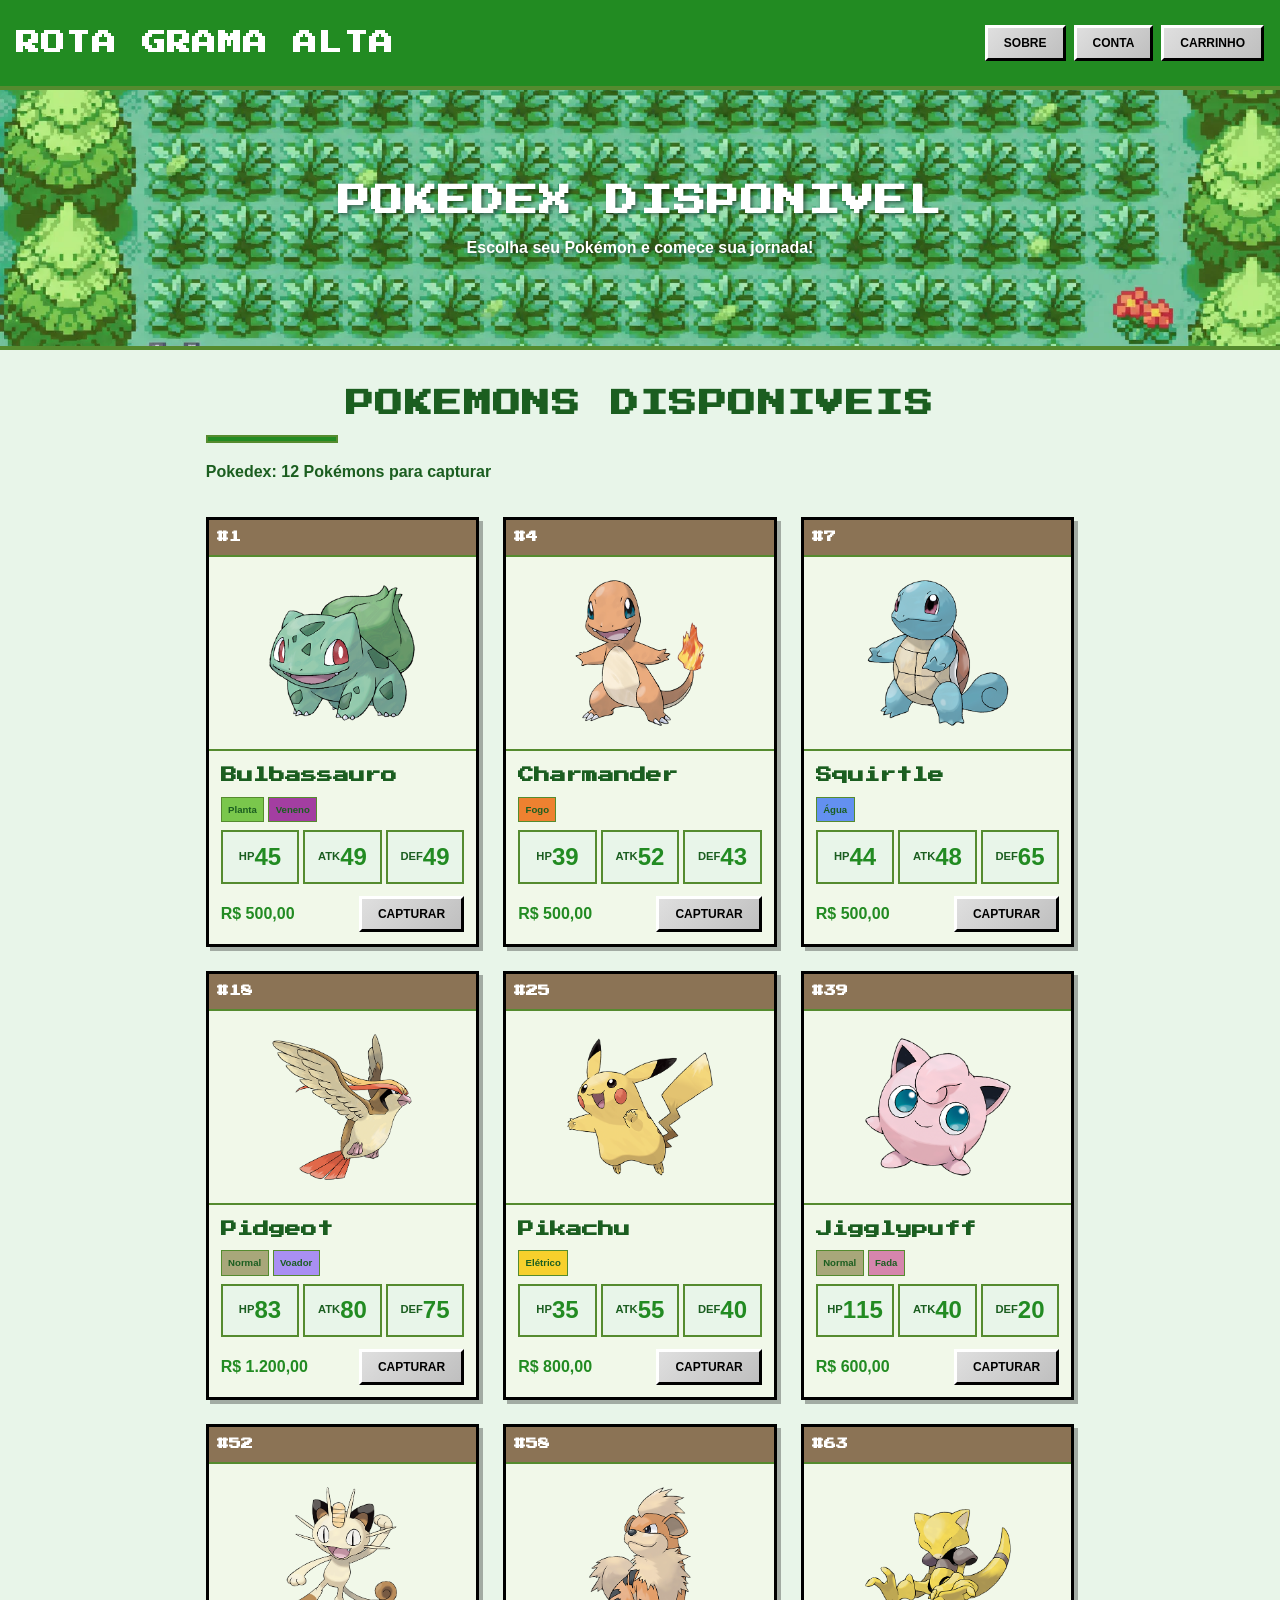
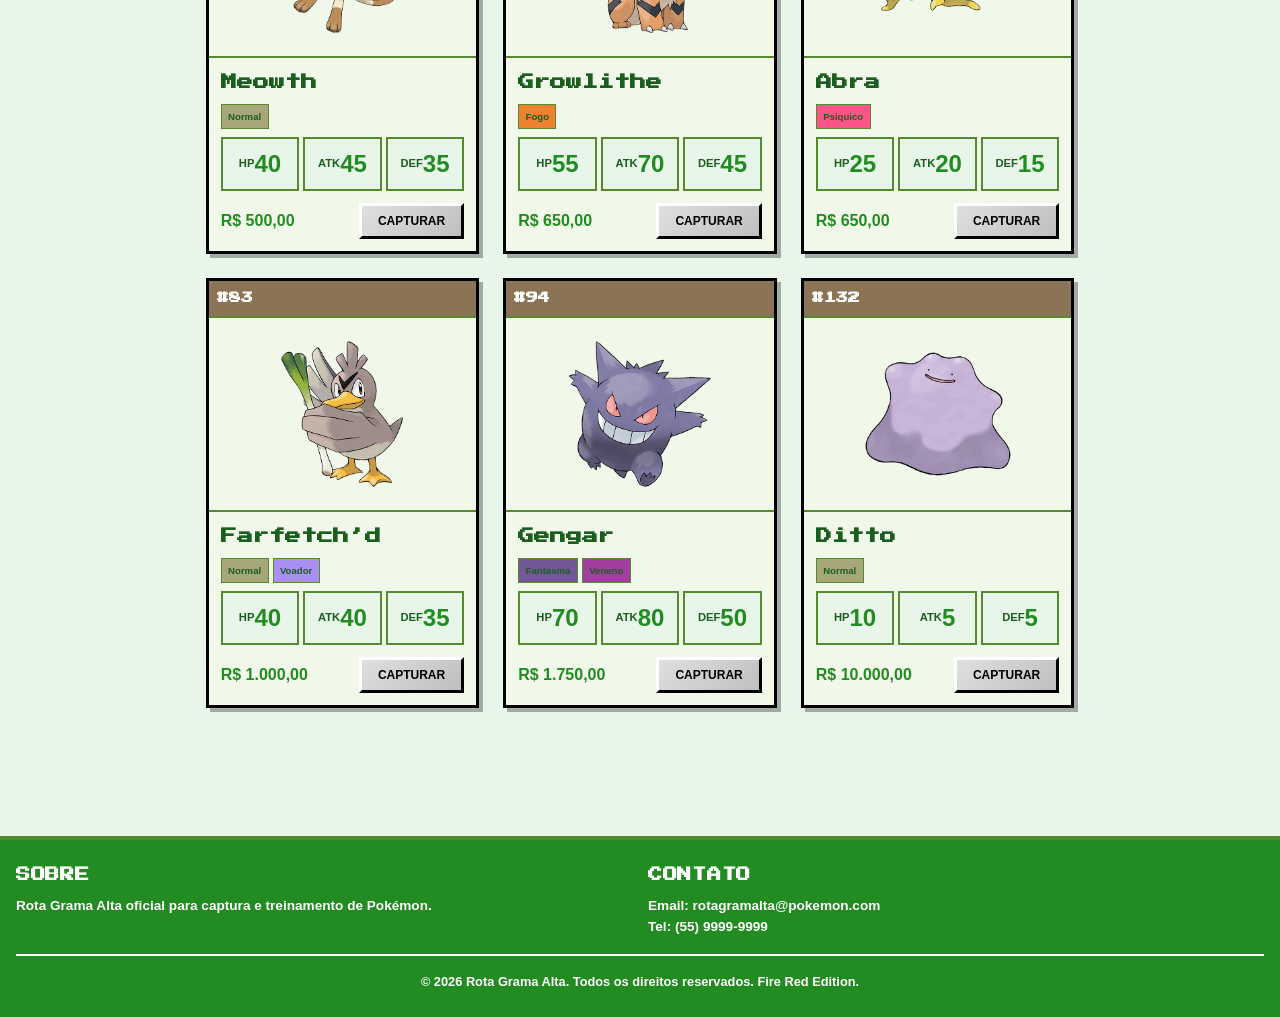
==== commit 24a0c9c6: "adicionado sobre.html" ====
--- a/index.html
+++ b/index.html
@@ -18,6 +18,7 @@
                 <h1>ROTA GRAMA ALTA</h1>
             </div>
             <div class="header-direito">
+                <button class="btn-secundario" id="btnSobre"><a href="sobre.html">SOBRE</a></button>
                 <button class="btn-secundario" id="btnConta"><a href="conta.html">CONTA</a></button>
                 <button class="btn-secundario"><a href="carrinho.html">CARRINHO</a></button>
             </div>
@@ -37,6 +38,7 @@
             <div class="section-divisor"></div>
             <p class="section-subtitulo">Pokedex: 12 Pokémons para capturar</p>
 
+
             <div class="pokemon-grid"></div>
         </div>
     </main>
--- a/css/style.css
+++ b/css/style.css
@@ -17,6 +17,12 @@
     background-color: #E8F5E9;
     color: var(--verdegrama);
     line-height: 1.6;
+}
+
+body.footer-ancorado {
+    min-height: 100vh;
+    display: flex;
+    flex-direction: column;
 }
 
 h1, h2, h3, h4, h5, h6 {
@@ -91,17 +97,6 @@
     color: var(--verdegrama);
     border-color: #FFFFFF #000000 #000000 #FFFFFF;
 }
-
-button.btn-capturar {
-    background: linear-gradient(135deg, var(--verdefolha), 0%, #1a6b1a 100%);
-    color: #FFFFFF;
-    border: 2px solid #FFFFFF;
-    padding: 0.4rem 0.6rem;
-    font-size: 0.65rem;
-    font-weight: bold;
-    cursor: pointer;
-}
-
 
 /* ///////////////////////////////////////////////////Navegação */
 nav {
@@ -163,6 +158,10 @@
     gap: 1rem;
 }
 
+body.footer-ancorado main {
+    flex: 1;
+}
+
 .main-conteudo {
     grid-column: 2;
 }
@@ -171,6 +170,7 @@
     font-size: 1.75rem;
     color: var(--verdegrama);
     margin-bottom: 0.5rem;
+    text-align: center;
 }
 
 .section-divisor {
@@ -181,6 +181,12 @@
     margin-bottom: 1rem;
 }
 
+.page-sobre .section-divisor {
+    width: 100%;
+    max-width: 100%;
+    margin-bottom: 2rem;
+}
+
 .section-subtitulo {
     color: var(--verdegrama);
     margin-bottom: 2rem;
@@ -442,16 +448,15 @@
     padding: 0.25rem;
     text-align: center;
     background: #E8F5E9;
+    display: flex;
+    align-items: center;
+    justify-content: center;
+    min-height: 2.6rem;
 }
 
 .stat-etiqueta {
     font-weight: bold;
     color:  var(--verdegrama);
-}
-
-.stat-value {
-    color: var(--verdefolha);
-    font-weight: bold;
 }
 
 .pokemon-footer {
@@ -477,6 +482,10 @@
     margin-top: 4rem;
 }
 
+body.footer-ancorado footer {
+    margin-top: auto;
+}
+
 .footer-container {
     max-width: 1280px;
     margin: 0 auto;
@@ -524,6 +533,13 @@
     border: 3px solid #000000;
     padding: 2rem;
     text-align: center;
+}
+
+body.footer-ancorado .carrinho-vazio {
+    grid-column: 2;
+    justify-self: center;
+    align-self: center;
+    width: min(100%, 320px);
 }
 
 .carrinho-vazio p {
@@ -705,6 +721,7 @@
     display: flex;
     justify-content: space-between;
     align-items: center;
+    cursor: pointer;
 }
 
 .id-pedido{
@@ -745,9 +762,6 @@
     color: var(--verdefolha);
 }
 
-.pokemon-pedido {
-    cursor: pointer;
-}
 
 .pokemon-pedido:hover {
     background: #E8F5E9;
@@ -924,10 +938,6 @@
 
 /* ////////////////////////////////////////////////////Relatórios Admin */
 
-.search-card + .search-card {
-    margin-top: 1rem;
-}
-
 #buscarClienteInput,
 #buscarCompraInput,
 #filtroCompraAdmin {
@@ -952,18 +962,6 @@
     flex-shrink: 0;
 }
 
-.test-info {
-    background: #8B7355;
-    border: 2px solid var(--verdemusgo);
-    padding: 0.75rem;
-    margin-top: 1rem;
-    text-align: center;
-    font-size: 0.75rem;
-    color: #FFFFFF;
-    font-weight: bold;
-    font-family: 'Press Start 2P', sans-serif;
-}
-
 .back-link {
     display: inline-block;
     margin-top: 1rem;
@@ -988,7 +986,7 @@
 .stat-card {
     background: #F1F8E9;
     border: 3px solid #000000;
-    padding: 1.5rem;
+    padding: 1rem;
     text-align: center;
 }
 
@@ -1000,7 +998,7 @@
 }
 
 .stat-value {
-    font-size: 2rem;
+    font-size: 1.5rem;
     font-weight: bold;
     color: var(--verdefolha);
 }
@@ -1071,3 +1069,67 @@
     display: flex;
     gap: 0.5rem;
 }
+
+
+
+
+
+
+/*///////////////////////////////////SOBRE*/
+
+.sobre-texto {
+    padding: 20px;
+    background-color: white;
+    margin-bottom: 20px;
+}
+
+.sobre-p {
+    margin-bottom: 15px;
+    text-align: justify;
+    line-height: 1.8;
+    padding: 0 0 15px 0;
+    text-indent: 30px;
+}
+
+.sobre-gif {
+    display: flex;
+    justify-content: center;
+    align-items: center;
+}
+
+/* //////////////////////POR QUE NOS */
+
+.porque-nos-grid {
+    display: grid;
+    grid-template-columns: repeat(auto-fit, minmax(200px, 1fr));
+    gap: 20px;
+    margin-top: 30px;
+    margin-bottom: 20px;
+}
+
+.porque-nos-card {
+    background-color: white;
+    padding: 20px;
+    text-align: center;
+    transition: all 0.3s;
+}
+
+.porque-nos-card:hover {
+    background-color: rgba(255, 215, 0, 0.1);
+    transform: scale(1.05);
+}
+
+.porque-nos-icon {
+    font-size: 40px;
+    margin-bottom: 10px;
+}
+
+.porque-nos-titulo {
+    font-size: 16px;
+    margin-bottom: 10px;
+    text-transform: uppercase;
+}
+
+.porque-nos-texto {
+    line-height: 1.5;
+}
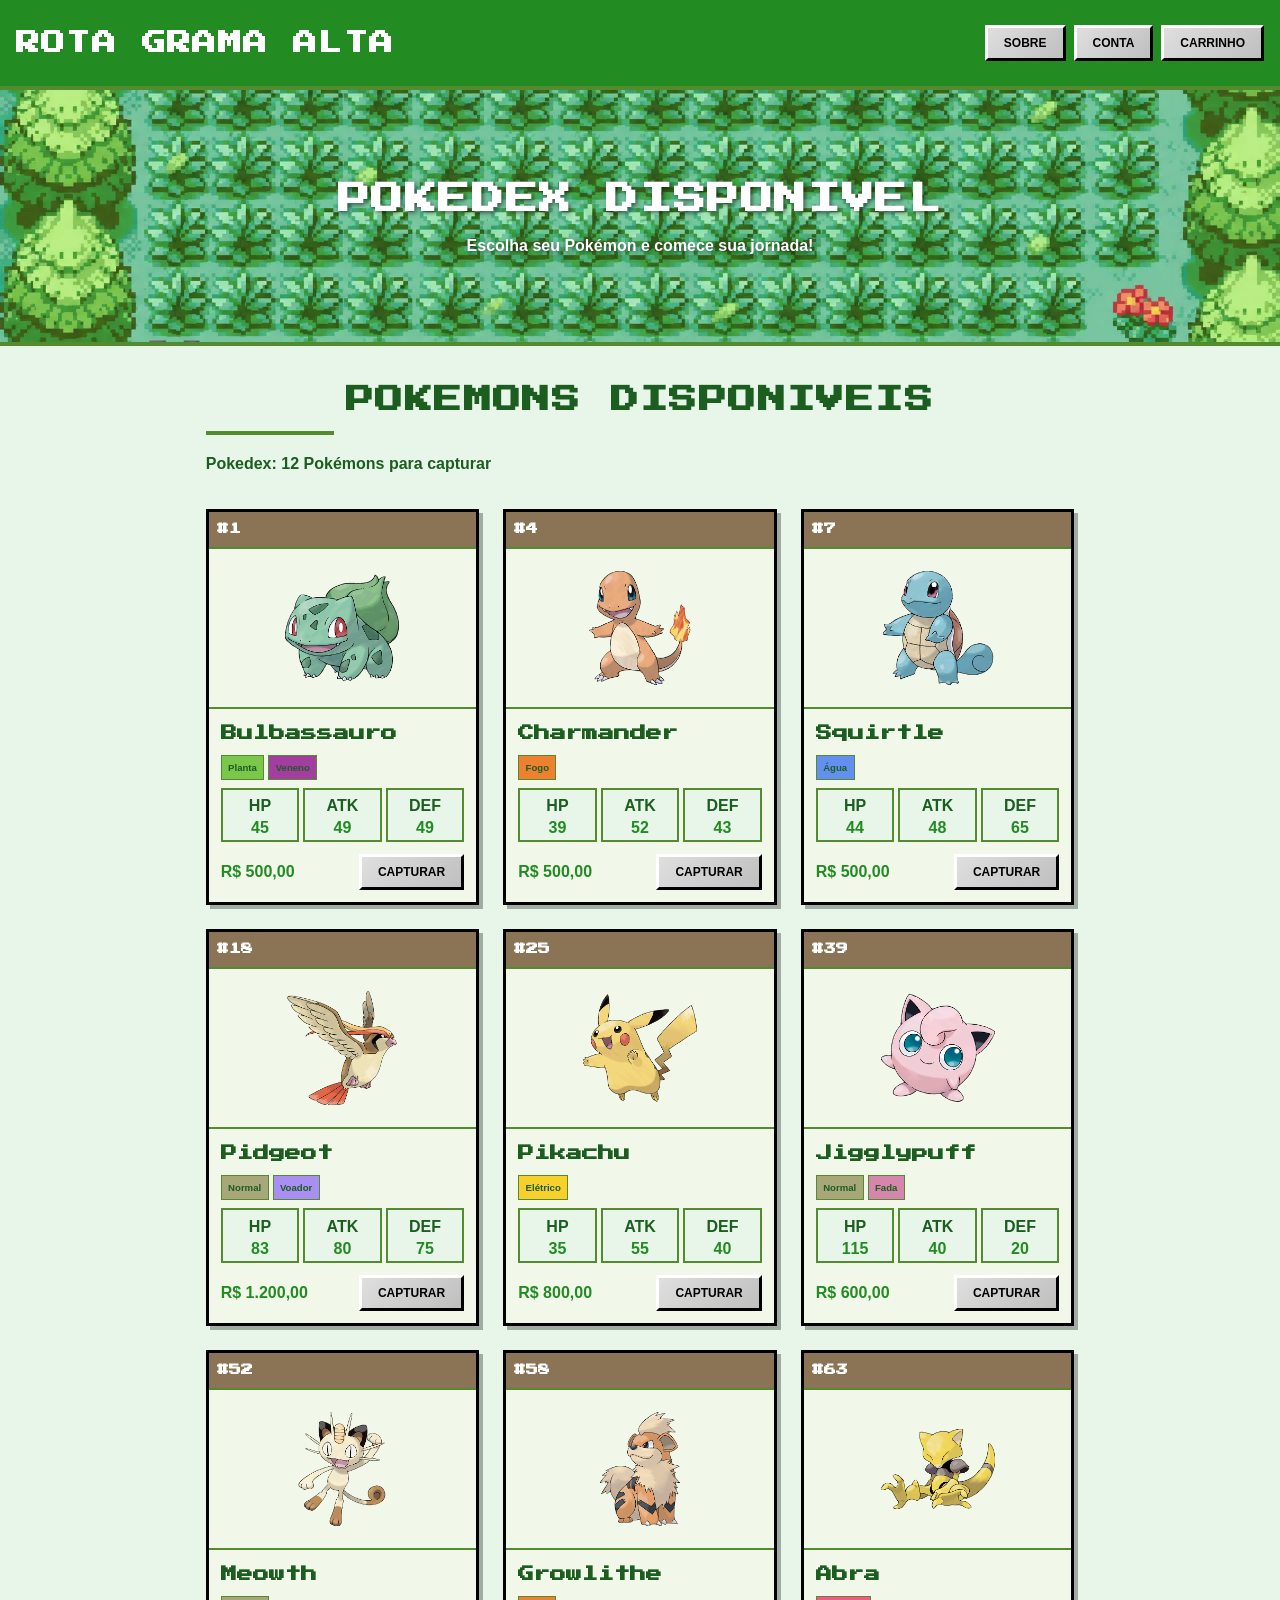
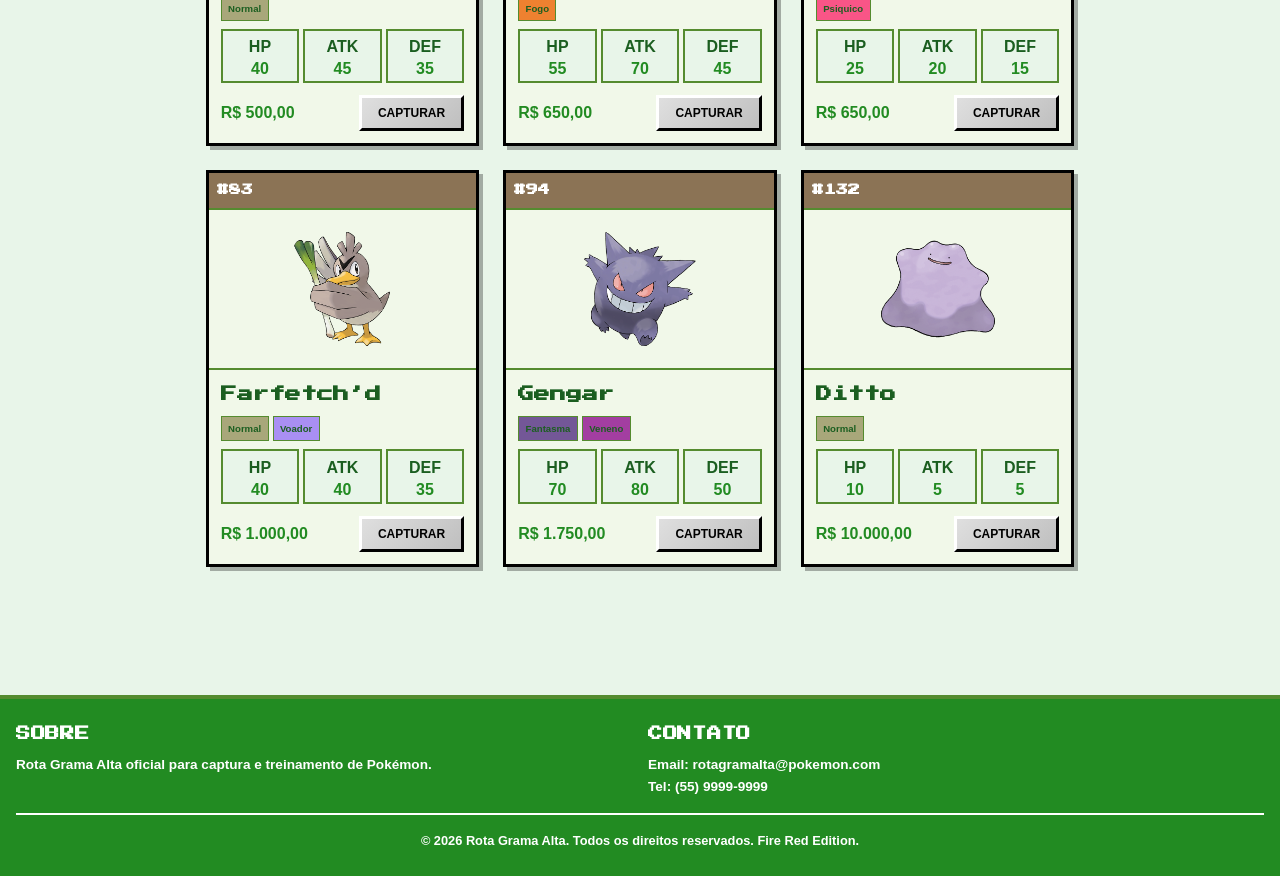
==== commit 71b53b8f: "Merge branch 'main' of https://github.com/ana-luiza-lima/rota-grama-alta" ====
--- a/index.html
+++ b/index.html
@@ -12,15 +12,15 @@
 
 
 <body>
-    <header>
+   <header>
         <div class="header-container">
             <div class="header-esquerdo">
                 <h1>ROTA GRAMA ALTA</h1>
             </div>
             <div class="header-direito">
-                <button class="btn-secundario" id="btnSobre"><a href="sobre.html">SOBRE</a></button>
-                <button class="btn-secundario" id="btnConta"><a href="conta.html">CONTA</a></button>
-                <button class="btn-secundario"><a href="carrinho.html">CARRINHO</a></button>
+                <button class="btn-secundario" id="btnSobre" type="button"> SOBRE </button>
+                <button class="btn-secundario" id="btnConta" type="button"> CONTA </button> 
+                <button class="btn-secundario" id="btnCarrinho" type="button"> CARRINHO</button>
             </div>
         </div>
     </header>
--- a/css/style.css
+++ b/css/style.css
@@ -6,6 +6,8 @@
     padding: 0;
 }
 html {
+
+    box-sizing: border-box;
     --verdegrama: #1B5E20;
     --verdefolha: #228B22;
     --verdemusgo: #558B2F;
@@ -118,7 +120,7 @@
 }
 
 .banner {
-    background: url(/img/banner.webp) center/cover;
+    background: url(/media/img/banner.webp) center/cover;
     height: 256px;
     border-bottom: 4px solid var(--verdemusgo);
     display: flex;
@@ -440,23 +442,34 @@
     grid-template-columns: repeat(3, 1fr);
     gap: 0.25rem;
     margin-bottom: 0.75rem;
-    font-size: 0.7rem;
+    font-size: 1rem;
 }
 
 .stat-box {
     border: 2px solid var(--verdemusgo);
-    padding: 0.25rem;
+    padding: 0.2rem;
     text-align: center;
     background: #E8F5E9;
     display: flex;
+    flex-direction: column;
     align-items: center;
     justify-content: center;
-    min-height: 2.6rem;
+    gap: 0.1rem;
+    min-height: 2.7rem;
+    box-sizing: border-box;
+    overflow: hidden;
 }
 
 .stat-etiqueta {
     font-weight: bold;
     color:  var(--verdegrama);
+}
+
+.pokemon-stats .stat-value {
+    font-size: 1rem;
+    font-weight: bold;
+    color: var(--verdefolha);
+    line-height: 1.05;
 }
 
 .pokemon-footer {
@@ -547,6 +560,15 @@
     margin-bottom: 1rem;
 }
 
+.carrinho-coluna-central {
+    grid-column: 2;
+}
+
+.carrinho-grid {
+    display: grid;
+    gap: 1rem;
+}
+
 .carrinho-item {
     background: #F1F8E9;
     border: 2px solid var(--verdemusgo);
@@ -614,7 +636,6 @@
 }
 
 .checkout-btn {
-    width: 20%;
     background: linear-gradient(135deg,var(--verdefolha) 0%, #1a6b1a 100%);
     color: #FFFFFF;
     margin-top: 1rem;
@@ -624,7 +645,6 @@
 }
 
 #btnContinuarCapturando {
-    width: 20%;
     margin-top: 1rem;
     margin-left: auto;
     display: block;
@@ -832,6 +852,10 @@
     flex-shrink: 0;
 }
 
+.pokemon-tipos-modal {
+    margin-bottom: 0.5rem;
+}
+
 .modal-compra-nome {
     font-weight: bold;
 }
@@ -839,6 +863,14 @@
 .modal-compra-quantidade,
 .modal-compra-subtotal {
     font-weight: bold;
+}
+
+.modal-compra-cabecalho {
+    margin-bottom: 1rem;
+}
+
+.modal-compra-total {
+    margin-top: 1rem;
 }
 
 
@@ -976,6 +1008,10 @@
 
 /* ////////////////////////////////////////////////////Relatórios */
 
+.relatorio-main {
+    grid-template-columns: minmax(0, 1fr);
+}
+
 .stats-grid {
     display: grid;
     grid-template-columns: repeat(auto-fit, minmax(200px, 1fr));
@@ -997,7 +1033,7 @@
     margin-bottom: 0.5rem;
 }
 
-.stat-value {
+.stat-card .stat-value {
     font-size: 1.5rem;
     font-weight: bold;
     color: var(--verdefolha);
@@ -1028,7 +1064,7 @@
 .table-card {
     background: #F1F8E9;
     border: 3px solid #000000;
-    overflow: hidden;
+    overflow-x: auto;
 }
 
 table {
@@ -1114,6 +1150,7 @@
     transition: all 0.3s;
 }
 
+
 .porque-nos-card:hover {
     background-color: rgba(255, 215, 0, 0.1);
     transform: scale(1.05);
@@ -1125,11 +1162,12 @@
 }
 
 .porque-nos-titulo {
-    font-size: 16px;
+    font-size: 13px;
     margin-bottom: 10px;
     text-transform: uppercase;
 }
 
+
 .porque-nos-texto {
     line-height: 1.5;
 }
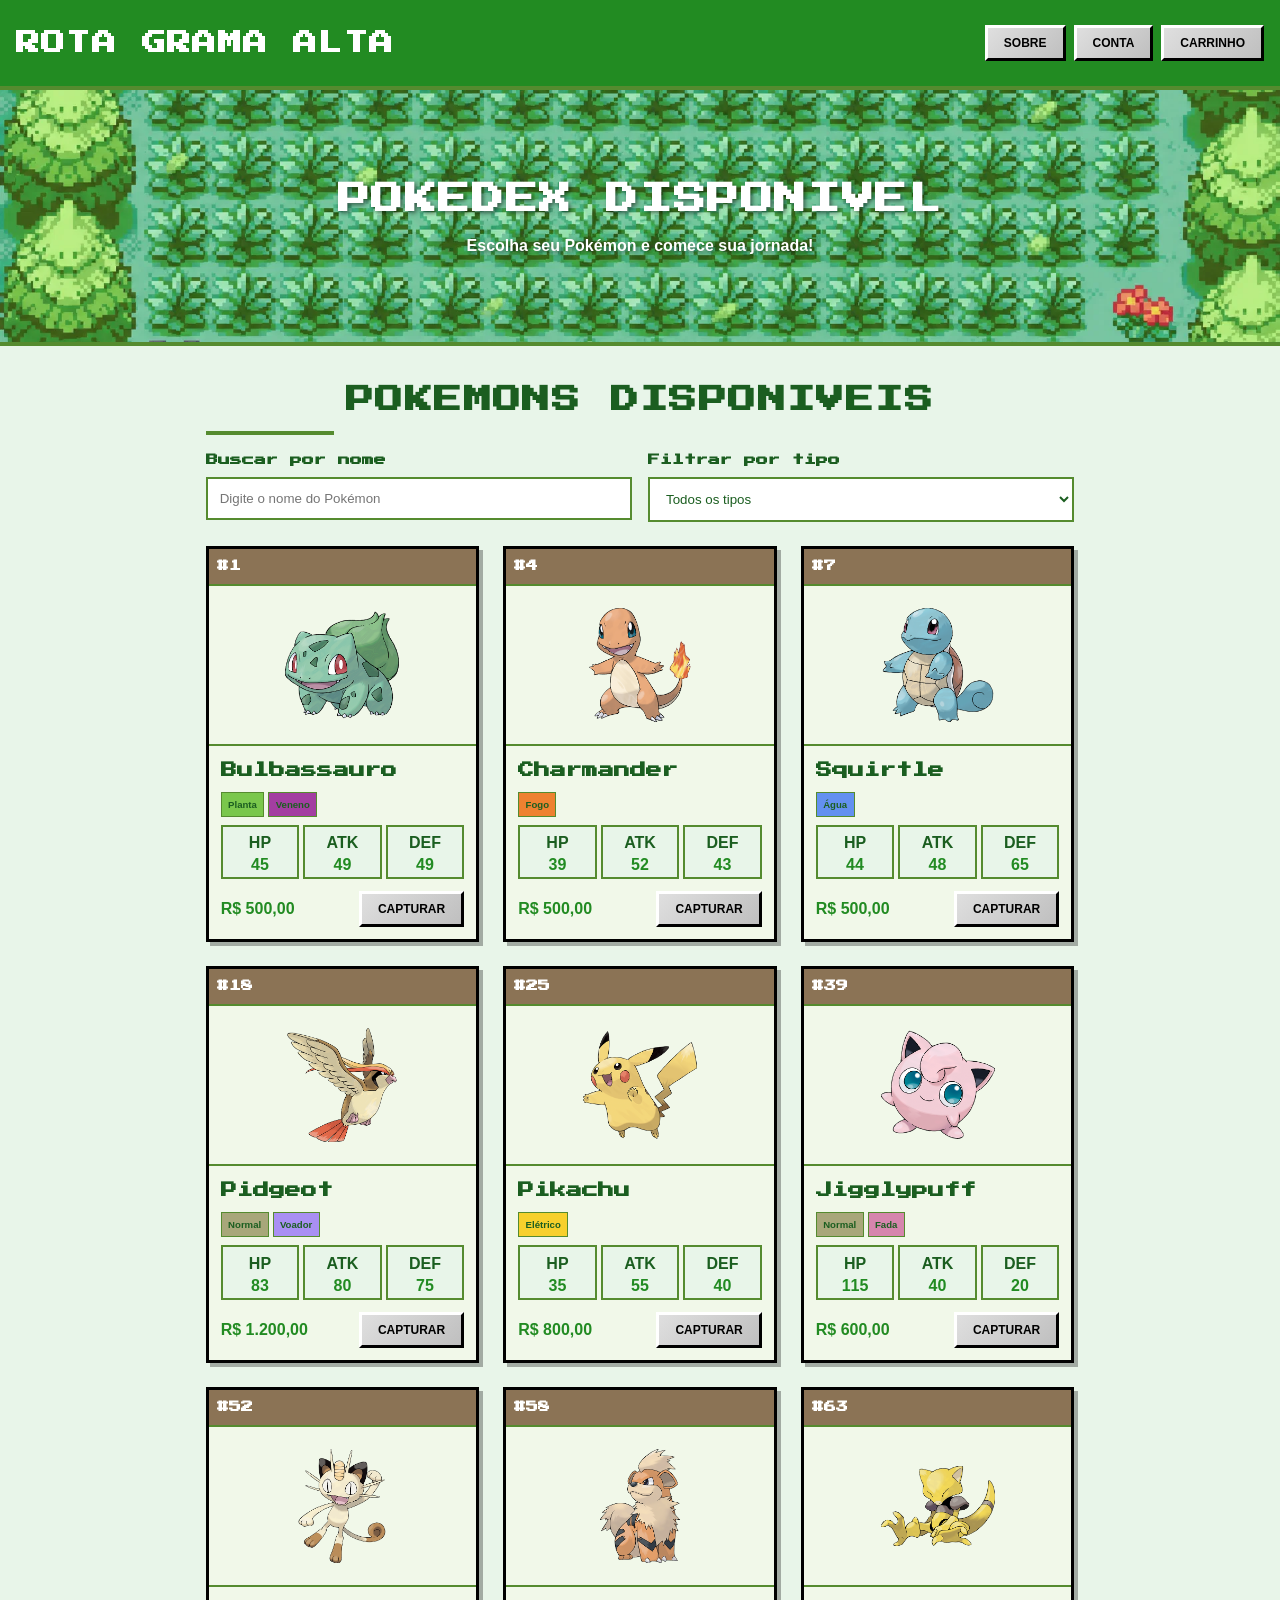
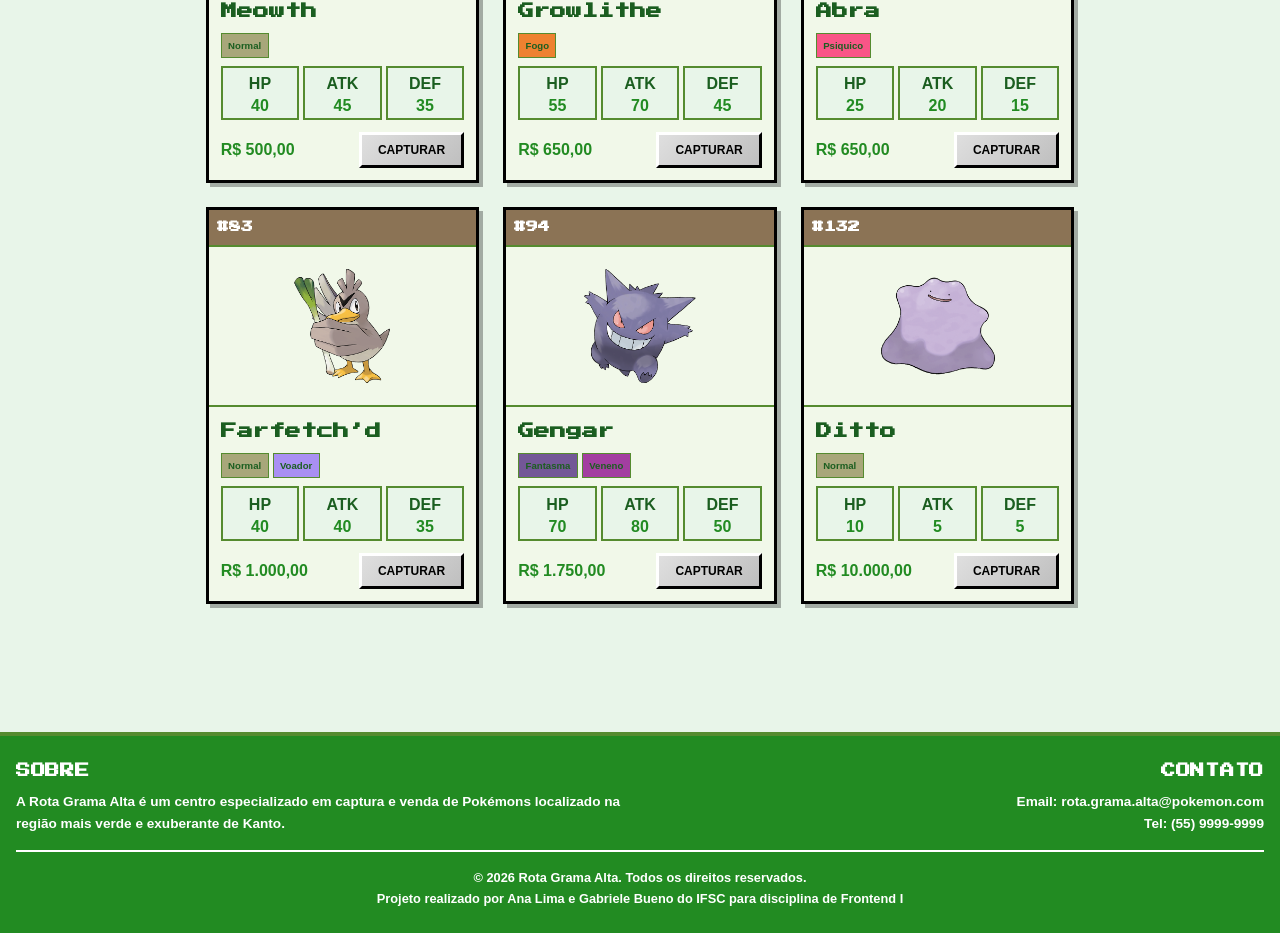
==== commit 2d56c5a0: "adicionado filtro de pesquisa no index" ====
--- a/index.html
+++ b/index.html
@@ -36,7 +36,19 @@
         <div class="main-conteudo">
             <h2 class="section-titulo">POKEMONS DISPONIVEIS</h2>
             <div class="section-divisor"></div>
-            <p class="section-subtitulo">Pokedex: 12 Pokémons para capturar</p>
+
+            <div class="pokemon-filtros">
+                <div class="pokemon-filtro-campo">
+                    <label for="filtroNomePokemon">Buscar por nome</label>
+                    <input type="text" id="filtroNomePokemon" placeholder="Digite o nome do Pokémon">
+                </div>
+                <div class="pokemon-filtro-campo">
+                    <label for="filtroTipoPokemon">Filtrar por tipo</label>
+                    <select id="filtroTipoPokemon">
+                        <option value="">Todos os tipos</option>
+                    </select>
+                </div>
+            </div>
 
 
             <div class="pokemon-grid"></div>
--- a/css/style.css
+++ b/css/style.css
@@ -58,6 +58,10 @@
 header h1 {
     font-size: 1.5rem;
     color: #FFFFFF;
+}
+
+.titulo-home-link {
+    cursor: pointer;
 }
 
 .header-direito {
@@ -203,6 +207,44 @@
     margin-bottom: 2rem;
 }
 
+.pokemon-filtros {
+    display: grid;
+    grid-template-columns: repeat(auto-fit, minmax(220px, 1fr));
+    gap: 1rem;
+    margin-bottom: 1.5rem;
+}
+
+.pokemon-filtro-campo {
+    display: flex;
+    flex-direction: column;
+    gap: 0.4rem;
+}
+
+.pokemon-filtro-campo label {
+    font-size: 0.75rem;
+    font-weight: bold;
+    font-family: 'Press Start 2P', sans-serif;
+}
+
+.pokemon-filtro-campo input,
+.pokemon-filtro-campo select {
+    width: 100%;
+    padding: 0.75rem;
+    border: 2px solid var(--verdemusgo);
+    background: #FFFFFF;
+    color: var(--verdegrama);
+    font-family: inherit;
+}
+
+.pokemon-filtro-vazio {
+    grid-column: 1 / -1;
+    text-align: center;
+    font-weight: bold;
+    padding: 1rem;
+    border: 2px dashed var(--verdemusgo);
+    background: #F1F8E9;
+}
+
 .pokemon-card {
     background: #F1F8E9;
     border: 3px solid #000000;
@@ -520,6 +562,10 @@
 .footer-section p {
     font-size: 0.85rem;
     line-height: 1.6;
+}
+
+.footer-section-contato {
+    text-align: right;
 }
 
 .footer-section a {
